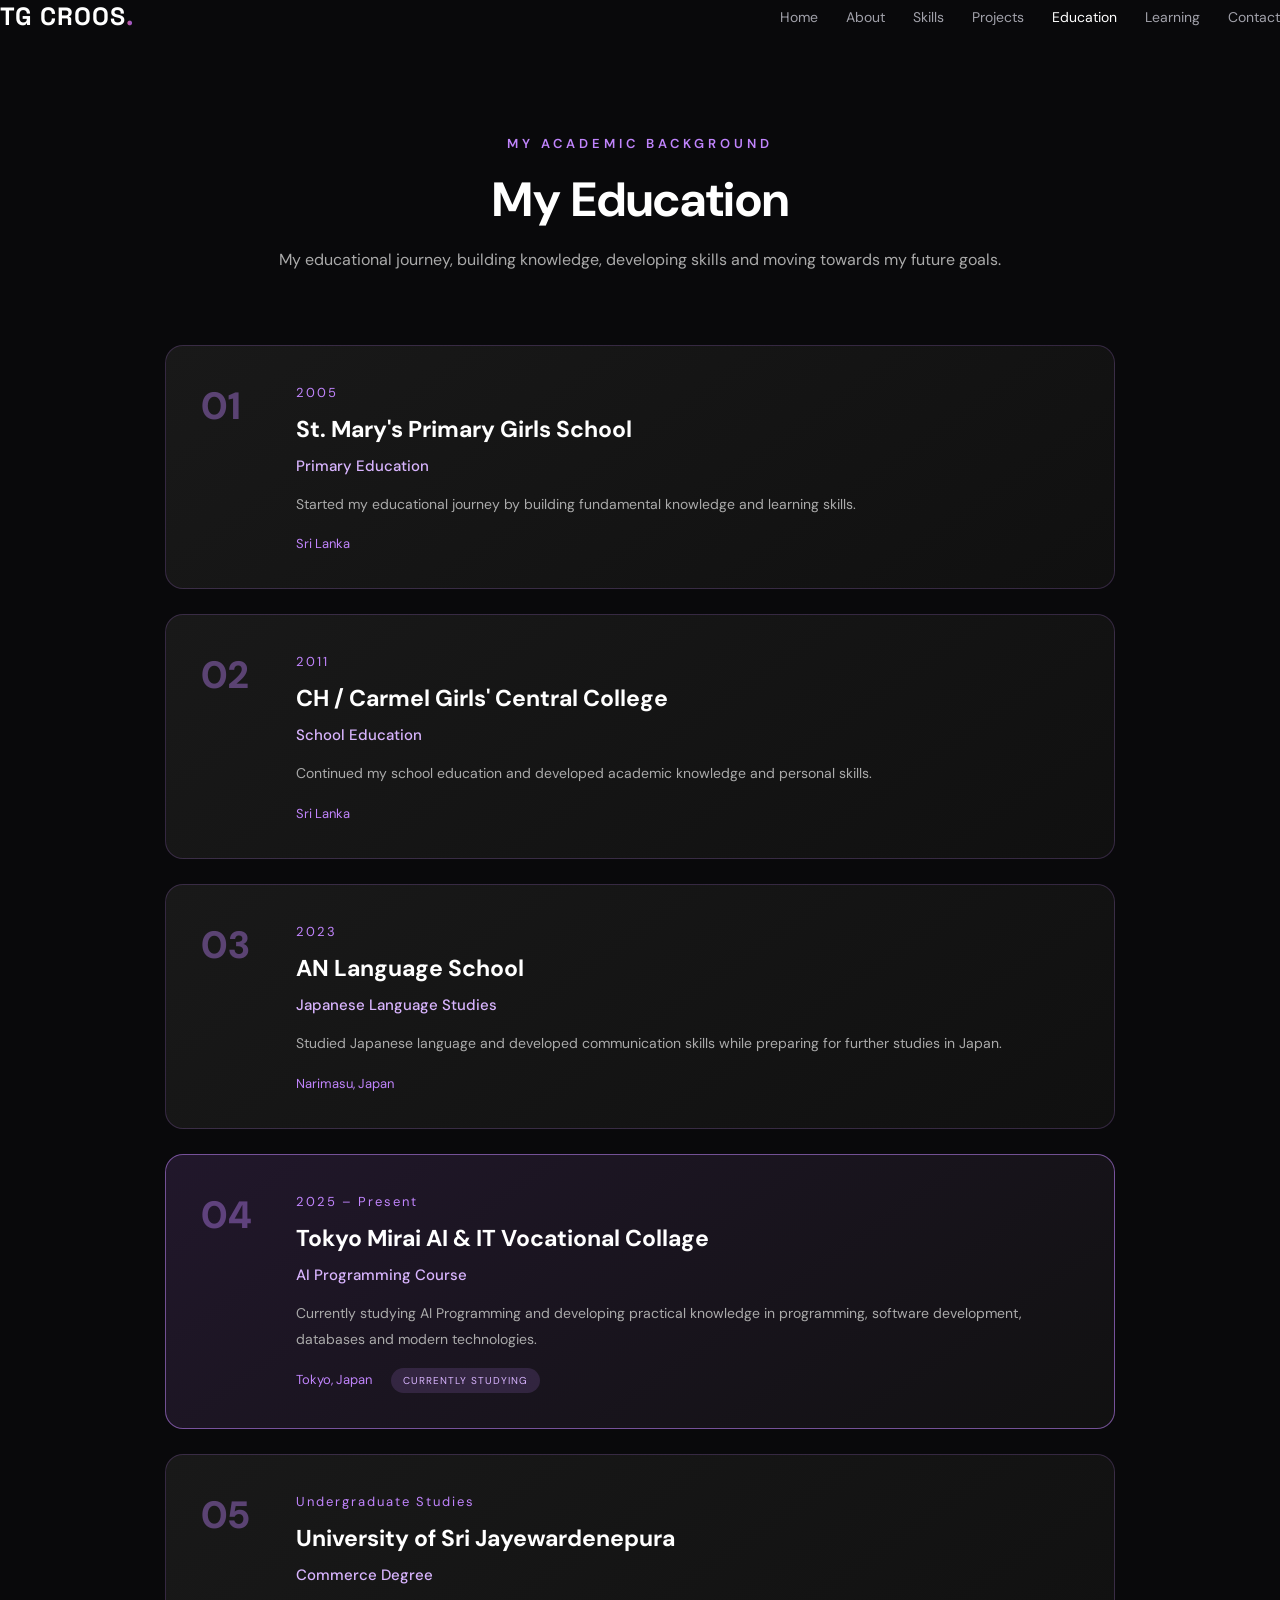
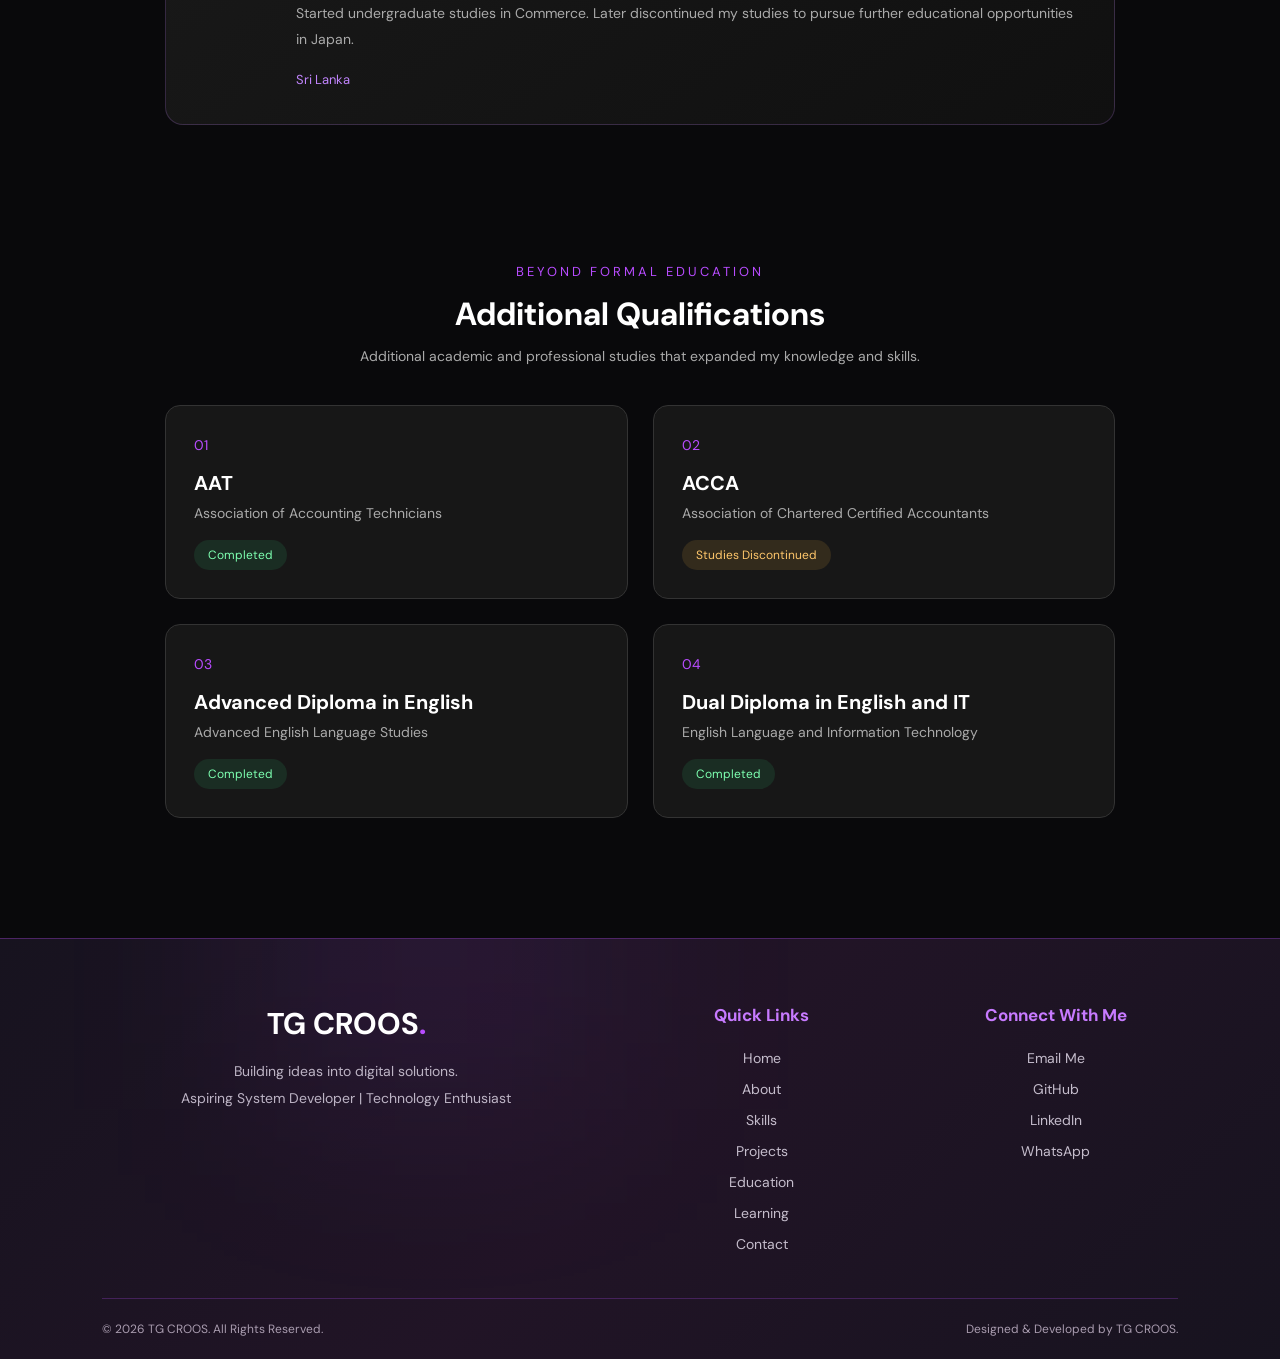
==== education.html @ 1e6d4b97 "Add files via upload" ====
<!DOCTYPE html>
<html lang="en">
<head>
    <meta charset="UTF-8">
    <meta name="viewport" content="width=device-width, initial-scale=1.0">
    <title>Education | TG CROOS</title>
    <link rel="stylesheet" href="style.css">
</head>
<body>

    <header>
        <nav class="navbar">
            <a href="index.html" class="logo">TG CROOS<span>.</span></a>

            <ul class="nav-links">
                <li><a href="index.html">Home</a></li>
                <li><a href="about.html">About</a></li>
                <li><a href="skills.html">Skills</a></li>
                <li><a href="projects.html">Projects</a></li>
                <li><a href="education.html" class="active">Education</a></li>
                <li><a href="learning.html">Learning</a></li>
                <li><a href="contact.html">Contact</a></li>
            </ul>
        </nav>
    </header>

    <main class="education-section">

        <div class="education-heading">
            <span>MY ACADEMIC BACKGROUND</span>
            <h1>My Education</h1>
            <p>
                My educational journey, building knowledge,
                developing skills and moving towards my future goals.
            </p>
        </div>

        <div class="education-timeline">

            <article class="education-card">
                <div class="education-number">01</div>
                <div class="education-info">
                    <span class="education-period">2005</span>
                    <h2>St. Mary's Primary Girls School</h2>
                    <h3>Primary Education</h3>
                    <p>
                        Started my educational journey by building
                        fundamental knowledge and learning skills.
                    </p>
                    <span class="education-location">Sri Lanka</span>
                </div>
            </article>

            <article class="education-card">
                <div class="education-number">02</div>
                <div class="education-info">
                    <span class="education-period">2011</span>
                    <h2>CH / Carmel Girls' Central College</h2>
                    <h3>School Education</h3>
                    <p>
                        Continued my school education and developed
                        academic knowledge and personal skills.
                    </p>
                    <span class="education-location">Sri Lanka</span>
                </div>
            </article>

            <article class="education-card">
                <div class="education-number">03</div>
                <div class="education-info">
                    <span class="education-period">2023</span>
                    <h2>AN Language School</h2>
                    <h3>Japanese Language Studies</h3>
                    <p>
                        Studied Japanese language and developed
                        communication skills while preparing for
                        further studies in Japan.
                    </p>
                    <span class="education-location">Narimasu, Japan</span>
                </div>
            </article>

            <article class="education-card current-education">
                <div class="education-number">04</div>
                <div class="education-info">
                    <span class="education-period">2025 – Present</span>
                    <h2>Tokyo Mirai AI & IT Vocational Collage</h2>
                    <h3>AI Programming Course</h3>
                    <p>
                        Currently studying AI Programming and developing
                        practical knowledge in programming, software
                        development, databases and modern technologies.
                    </p>
                    <span class="education-location">Tokyo, Japan</span>
                    <span class="current-badge">CURRENTLY STUDYING</span>
                </div>
            </article>
         <article class="education-card">
    <div class="education-number">05</div>

    <div class="education-info">
        <span class="education-period">Undergraduate Studies</span>
        <h2>University of Sri Jayewardenepura</h2>
        <h3>Commerce Degree</h3>
        <p>
            Started undergraduate studies in Commerce.
            Later discontinued my studies to pursue further
            educational opportunities in Japan.
        </p>
        <span class="education-location">Sri Lanka</span>
    </div>
</article>
<!-- Additional Qualifications -->

<section class="qualifications-section">

    <div class="qualifications-heading">
        <span>BEYOND FORMAL EDUCATION</span>
        <h2>Additional Qualifications</h2>
        <p>Additional academic and professional studies that expanded my knowledge and skills.</p>
    </div>

    <div class="qualifications-grid">

        <div class="qualification-card">
            <span class="qualification-number">01</span>
            <h3>AAT</h3>
            <p>Association of Accounting Technicians</p>
            <span class="qualification-status completed">Completed</span>
        </div>

        <div class="qualification-card">
            <span class="qualification-number">02</span>
            <h3>ACCA</h3>
            <p>Association of Chartered Certified Accountants</p>
            <span class="qualification-status discontinued">Studies Discontinued</span>
        </div>

        <div class="qualification-card">
            <span class="qualification-number">03</span>
            <h3>Advanced Diploma in English</h3>
            <p>Advanced English Language Studies</p>
            <span class="qualification-status completed">Completed</span>
        </div>

        <div class="qualification-card">
            <span class="qualification-number">04</span>
            <h3>Dual Diploma in English and IT</h3>
            <p>English Language and Information Technology</p>
            <span class="qualification-status completed">Completed</span>
        </div>

    </div>

</section>
        </div>

    </main>

    <footer class="footer">
    <div class="footer-container">

        <div class="footer-brand">
            <h2>TG CROOS<span>.</span></h2>
            <p>Building ideas into digital solutions.</p>
            <p>Aspiring System Developer | Technology Enthusiast</p>
        </div>

        <div class="footer-links">
            <h3>Quick Links</h3>
            <a href="index.html">Home</a>
            <a href="about.html">About</a>
            <a href="skills.html">Skills</a>
            <a href="projects.html">Projects</a>
            <a href="education.html">Education</a>
            <a href="learning.html">Learning</a>
            <a href="contact.html">Contact</a>
        </div>

        <div class="footer-contact">
            <h3>Connect With Me</h3>
            <a href="mailto:tgimhani88@gmail.com">Email Me</a>
            <a href="https://github.com/P2A-THARUSHIKA" target="_blank">GitHub</a>
            <a href="https://www.linkedin.com/in/tharushika-gimhani-279110413/" target="_blank">LinkedIn</a>
            <a href="https://wa.me/819098455620" target="_blank">WhatsApp</a>
        </div>

    </div>

    <div class="footer-bottom">
        <p>© 2026 TG CROOS. All Rights Reserved.</p>
        <p>Designed & Developed by TG CROOS.</p>
    </div>
</footer>

</body>
</html>
---- style.css ----
/* =========================
   TG CROOS - PREMIUM THEME
========================= */

@import url('https://fonts.googleapis.com/css2?family=DM+Sans:wght@400;500;600;700&family=Space+Grotesk:wght@400;500;600;700&display=swap');

* {
    margin: 0;
    padding: 0;
    box-sizing: border-box;
    scroll-behavior: smooth;
}

:root {
    --bg: #09090b;
    --card: #121216;
    --text: #f5f5f5;
    --muted: #a1a1aa;
    --accent: #d45b91;
    --purple: #8155d9;
    --border: rgba(255,255,255,0.1);
}

body {
    font-family: 'DM Sans', sans-serif;
    background: var(--bg);
    color: var(--text);
    overflow-x: hidden;
}

/* NAVIGATION */

.header {
    width: 100%;
    padding: 25px 8%;
    position: relative;
    z-index: 10;
    background: rgba(9,9,11,0.9);
    border-bottom: 1px solid var(--border);
}

.navbar {
    display: flex;
    justify-content: space-between;
    align-items: center;
    gap: 30px;
}

.logo {
    font-family: 'Space Grotesk', sans-serif;
    font-size: 25px;
    font-weight: 700;
    color: white;
    text-decoration: none;
    letter-spacing: 1px;
    white-space: nowrap;
}

.logo span {
    background: linear-gradient(90deg, var(--accent), var(--purple));
    -webkit-background-clip: text;
    color: transparent;
}

.nav-links {
    display: flex;
    align-items: center;
    list-style: none;
    gap: 28px;
}

.nav-links a {
    color: var(--muted);
    text-decoration: none;
    font-size: 14px;
    transition: 0.3s;
}

.nav-links a:hover,
.nav-links a.active {
    color: white;
}

/* HERO SECTION */

.hero {
    min-height: 85vh;
    display: flex;
    justify-content: space-between;
    align-items: center;
    padding: 80px 12%;
    gap: 70px;
    position: relative;
    overflow: hidden;
}

.hero::before {
    content: "";
    position: absolute;
    width: 450px;
    height: 450px;
    background: rgba(129,85,217,0.12);
    filter: blur(120px);
    top: 10%;
    left: -10%;
    border-radius: 50%;
    pointer-events: none;
}

.hero-content {
    max-width: 650px;
    position: relative;
    z-index: 2;
    animation: fadeUp 1s ease;
}

.hero-label {
    color: var(--accent);
    font-size: 12px;
    letter-spacing: 4px;
    margin-bottom: 25px;
    font-weight: 700;
}

.hero h1 {
    font-family: 'Space Grotesk', sans-serif;
    font-size: clamp(50px, 6vw, 85px);
    line-height: 1.1;
    margin-bottom: 20px;
}

.hero h1 span {
    background: linear-gradient(90deg, #e16b9e, #9569e9);
    -webkit-background-clip: text;
    color: transparent;
}

.hero h2 {
    color: #d4d4d8;
    font-size: 25px;
    font-weight: 500;
    margin-bottom: 25px;
}

.hero-description {
    color: var(--muted);
    line-height: 1.9;
    font-size: 16px;
    max-width: 550px;
    margin-bottom: 35px;
}

/* BUTTONS */

.hero-buttons {
    display: flex;
    gap: 18px;
    flex-wrap: wrap;
}

.btn {
    display: inline-block;
    padding: 15px 28px;
    border-radius: 8px;
    text-decoration: none;
    font-weight: 600;
    font-size: 14px;
    transition: 0.3s;
}

.primary-btn {
    color: white;
    background: linear-gradient(90deg, #bd477e, #7750c5);
}

.secondary-btn {
    color: white;
    border: 1px solid var(--border);
    background: #151519;
}

.btn:hover {
    transform: translateY(-5px);
    box-shadow: 0 10px 30px rgba(190,70,140,0.2);
}

/* STATUS */

.hero-status {
    display: flex;
    align-items: center;
    gap: 10px;
    color: var(--muted);
    font-size: 13px;
    margin-top: 35px;
}

.status-dot {
    width: 9px;
    height: 9px;
    border-radius: 50%;
    background: #55d98b;
    box-shadow: 0 0 12px #55d98b;
}

/* PROFILE IMAGE */

.hero-image {
    position: relative;
    flex-shrink: 0;
    animation: fadeUp 1.3s ease;
}

.image-frame {
    width: 340px;
    height: 420px;
    padding: 4px;
    border-radius: 22px;
    background: linear-gradient(135deg, #e16b9e, #7750c5);
    box-shadow: 0 0 60px rgba(129,85,217,0.2);
    position: relative;
    z-index: 2;
}

.image-frame img {
    width: 100%;
    height: 100%;
    object-fit: cover;
    border-radius: 19px;
    display: block;
}

.image-decoration {
    position: absolute;
    width: 100%;
    height: 100%;
    border: 1px solid rgba(255,255,255,0.15);
    border-radius: 22px;
    top: 20px;
    left: 20px;
    z-index: 1;
}

/* FOOTER */

footer {
    text-align: center;
    padding: 25px;
    border-top: 1px solid var(--border);
    color: var(--muted);
    font-size: 13px;
}

/* ANIMATIONS */

@keyframes fadeUp {
    from {
        opacity: 0;
        transform: translateY(30px);
    }

    to {
        opacity: 1;
        transform: translateY(0);
    }
}

/* RESPONSIVE */

@media (max-width: 1050px) {

    .navbar {
        flex-direction: column;
    }

    .nav-links {
        flex-wrap: wrap;
        justify-content: center;
    }

    .hero {
        padding: 70px 7%;
    }

}

@media (max-width: 768px) {

    .hero {
        flex-direction: column-reverse;
        text-align: center;
        padding: 60px 7%;
        gap: 50px;
    }

    .hero-image {
        margin-right: 15px;
    }

    .image-frame {
        width: 250px;
        height: 310px;
    }

    .hero-description {
        margin-left: auto;
        margin-right: auto;
    }

    .hero-buttons {
        justify-content: center;
    }

    .hero-status {
        justify-content: center;
    }

    .hero h1 {
        font-size: 48px;
    }

    .nav-links {
        gap: 15px;
    }

}

/* 3D FLIP SERVICE CARDS */

.service-card {
    height: 260px;
    perspective: 1000px;
    cursor: pointer;
}

.service-card-inner {
    width: 100%;
    height: 100%;
    position: relative;
    transform-style: preserve-3d;
    transition: transform 0.8s ease;
}

.service-card:hover .service-card-inner {
    transform: rotateY(180deg);
}

.service-front,
.service-back {
    position: absolute;
    inset: 0;
    padding: 45px;
    border-radius: 16px;
    border: 1px solid rgba(255,255,255,0.12);
    background: linear-gradient(145deg, #19191f, #101014);
    backface-visibility: hidden;
    -webkit-backface-visibility: hidden;
    display: flex;
    flex-direction: column;
    justify-content: center;
}

.service-front {
    background: linear-gradient(145deg, #19191f, #101014);
}

.service-front h3,
.service-back h3 {
    font-family: 'Space Grotesk', sans-serif;
    font-size: 50px;
    font-weight: 700;
    margin-top: 20px;
    line-height: 1.3;
}

.service-number {
    color: #d45b91;
    letter-spacing: 3px;
}

.flip-hint {
    color: #9569e9;
    font-size: 12px;
    margin-top: 25px;
}

.service-back {
    transform: rotateY(180deg);
    background: linear-gradient(135deg, #351b32, #211b3d);
    border-color: #9569e9;
}

.service-back h3 {
    color: #ffffff;
    margin-top: 0;
    margin-bottom: 15px;
}

.service-back p {
    color: #d1cbd9;
    line-height: 1.8;
    font-size: 14px;
}

.service-card:hover .service-front,
.service-card:hover .service-back {
    border-color: #d45b91;
}

@media (max-width: 768px) {
    .service-card {
        height: 250px;
    }
}

@media (hover: none) {
    .service-card:active .service-card-inner {
        transform: rotateY(180deg);
    }
}

.section-heading h2 {
    font-family: 'Space Grotesk', sans-serif;
    font-size: 60px;
    margin: 15px 0;
}

.services-container {
    display: grid;
    grid-template-columns: repeat(2, minmax(0, 1fr));
    gap: 30px;
    max-width: 1100px;
    margin: 0 auto;
}
.service-front {
    display: flex;
    flex-direction: column;
    justify-content: center;
    align-items: flex-start;
    position: absolute;
    inset: 0;
    padding: 35px;
    z-index: 2;
    visibility: visible;
}

.service-front h3 {
    color: #ffffff;
    font-size: 28px;
    font-weight: 700;
    line-height: 1.3;
    margin: 20px 0;
}

/* Service Card Back Content */

.service-card {
    height: 340px;
}

.service-back {
    padding: 25px;
    overflow: hidden;
}

.service-back h3 {
    font-size: 21px;
    font-weight: 700;
    margin: 0 0 12px;
    line-height: 1.3;
}

.service-back p {
    font-size: 13px;
    line-height: 1.5;
    margin-bottom: 12px;
}

.service-points {
    padding-left: 18px;
    margin: 0;
}

.service-points li {
    font-size: 12px;
    line-height: 1.5;
    margin-bottom: 5px;
}

@media (max-width: 768px) {
    .service-card {
        height: 340px;
    }
}
.section-heading {
    max-width: 900px;
    width: 90%;
    margin-left: auto;
    margin-right: auto;
    padding: 0 25px;
    box-sizing: border-box;
}

.section-heading > p {
    line-height: 1.7;
    padding: 0 15px;
}

.section-heading {
    max-width: 1100px;
    width: 100%;
    padding: 0 10px;
    margin: 0 auto 70px;
    box-sizing: border-box;
}

.section-heading > p {
    margin-bottom: 25px;
    line-height: 1.8;
}

/* ABOUT PAGE */

.about-section {
    padding: 100px 10%;
    min-height: 80vh;
}

.about-content {
    display: grid;
    grid-template-columns: 1.2fr 1fr;
    gap: 50px;
    align-items: center;
    max-width: 1100px;
    margin: 60px auto 0;
}

.about-text h3 {
    font-size: 32px;
    font-weight: 700;
    margin-bottom: 25px;
}

.about-text h3 span {
    background: linear-gradient(90deg, #d45b91, #9569e9);
    -webkit-background-clip: text;
    color: transparent;
}

.about-text p {
    color: var(--muted);
    font-size: 15px;
    line-height: 1.9;
    margin-bottom: 18px;
}

.about-highlight {
    display: grid;
    gap: 20px;
}

.highlight-card {
    padding: 25px;
    background: linear-gradient(145deg, #19191f, #101014);
    border: 1px solid rgba(255,255,255,0.1);
    border-radius: 15px;
    transition: 0.3s;
}

.highlight-card:hover {
    transform: translateX(8px);
    border-color: #d45b91;
}

.highlight-card span {
    color: #d45b91;
    font-size: 14px;
    letter-spacing: 3px;
}

.highlight-card h3 {
    font-size: 21px;
    margin: 12px 0;
}

.highlight-card p {
    color: var(--muted);
    font-size: 14px;
    line-height: 1.7;
}

@media (max-width: 768px) {
    .about-content {
        grid-template-columns: 1fr;
    }

    .about-section {
        padding: 70px 6%;
    }
}
/* ABOUT PROFILE IMAGE */

.about-photo {
    display: flex;
    justify-content: center;
    align-items: center;
}

.about-image-frame {
    width: 350px;
    height: 430px;
    border-radius: 25px;
    overflow: hidden;
    border: 2px solid rgba(212, 91, 145, 0.6);
    box-shadow: 0 0 40px rgba(129, 85, 217, 0.2);
}

.about-image-frame img {
    width: 100%;
    height: 100%;
    object-fit: cover;
    object-position: center;
}
/* MY JOURNEY SECTION */

.journey-section {
    padding: 100px 10%;
    background: #0e0e12;
}

.journey-content {
    max-width: 1000px;
    margin: 60px auto 0;
    display: grid;
    grid-template-columns: repeat(2, 1fr);
    gap: 25px;
}

.journey-card {
    padding: 35px;
    background: linear-gradient(145deg, #19191f, #101014);
    border: 1px solid rgba(255,255,255,0.1);
    border-radius: 18px;
    transition: 0.4s ease;
}

.journey-card:hover {
    transform: translateY(-8px);
    border-color: #d45b91;
    box-shadow: 0 15px 40px rgba(129,85,217,0.15);
}

.journey-card span {
    color: #d45b91;
    font-size: 14px;
    letter-spacing: 3px;
    font-weight: 700;
}

.journey-card h3 {
    font-size: 22px;
    margin: 20px 0 15px;
    color: #ffffff;
}

.journey-card p {
    color: var(--muted);
    font-size: 14px;
    line-height: 1.9;
}

@media (max-width: 768px) {
    .journey-content {
        grid-template-columns: 1fr;
    }

    .journey-section {
        padding: 70px 6%;
    }
}
/* ABOUT HIGHLIGHT CARDS */

.about-highlight {
    display: flex;
    flex-direction: column;
    gap: 22px;
    width: 100%;
}

.highlight-card {
    position: relative;
    width: 100%;
    box-sizing: border-box;
    overflow: hidden;
    padding: 30px;
    border-radius: 18px;
    background: linear-gradient(145deg, #19191f, #101014);
    border: 1px solid rgba(255,255,255,0.1);
    transition: 0.4s ease;
}

/* Spotlight Effect */

.highlight-card::before {
    content: "";
    position: absolute;
    top: -100px;
    left: 50%;
    transform: translateX(-50%);
    width: 250px;
    height: 180px;
    background: radial-gradient(
        ellipse,
        rgba(212, 91, 145, 0.25),
        transparent 70%
    );
    opacity: 0;
    transition: opacity 0.4s ease;
    pointer-events: none;
}

.highlight-card:hover::before {
    opacity: 1;
}

.highlight-card:hover {
    transform: translateY(-5px);
    border-color: #d45b91;
    box-shadow: 0 10px 35px rgba(129, 85, 217, 0.15);
}

/* =================================
   TG CROOS PARTICLE ANIMATION
================================= */

.croos-animation {
    position: relative;
    width: 100%;
    height: 430px;
    margin: 50px auto;
    overflow: hidden;
    background: radial-gradient(
        ellipse at center,
        rgba(100, 35, 150, 0.12),
        transparent 70%
    );
}

#croosCanvas {
    display: block;
    width: 100%;
    height: 100%;
}
/* =====================================
   ABOUT PAGE - TWO COLUMN LAYOUT
===================================== */

.about-content {
    display: grid;
    grid-template-columns: 1.1fr 0.9fr;
    gap: 55px;
    align-items: start;
    max-width: 1200px;
    margin: 60px auto 0;
}

/* LEFT SIDE */

.about-left {
    display: flex;
    flex-direction: column;
    gap: 35px;
    width: 100%;
}

.about-text {
    width: 100%;
}

.about-highlight {
    display: flex;
    flex-direction: column;
    gap: 22px;
    width: 100%;
}

.highlight-card {
    width: 100%;
    box-sizing: border-box;
}

/* RIGHT SIDE */

.about-right {
    display: flex;
    flex-direction: column;
    align-items: center;
    width: 100%;
    gap: 25px;
}

.about-photo {
    width: 100%;
    display: flex;
    justify-content: center;
}

.about-image-frame {
    width: 100%;
    max-width: 420px;
    overflow: hidden;
}

.about-image-frame img {
    width: 100%;
    display: block;
    object-fit: cover;
}

/* PARTICLE ANIMATION */

.croos-animation {
    position: relative;
    width: 100%;
    height: 360px;
    margin: 0;
    overflow: hidden;
    background: radial-gradient(
        ellipse at center,
        rgba(130, 45, 190, 0.15),
        transparent 70%
    );
}

#croosCanvas {
    display: block;
    width: 100%;
    height: 100%;
}

/* RESPONSIVE */

@media (max-width: 900px) {

    .about-content {
        grid-template-columns: 1fr;
        gap: 45px;
    }

    .about-right {
        max-width: 550px;
        margin: 0 auto;
    }

}

/* =====================================
   SKILLS PAGE
===================================== */

.skills-section {
    padding: 100px 8%;
    min-height: 100vh;
}

/* SKILLS GRID */

.skills-grid {
    max-width: 1150px;
    margin: 65px auto 100px;
    display: grid;
    grid-template-columns: repeat(2, 1fr);
    gap: 28px;
}

/* SKILL CARDS */

.skill-card {
    position: relative;
    padding: 38px;
    min-height: 250px;
    background: linear-gradient(145deg, #19191f, #101014);
    border: 1px solid rgba(255,255,255,0.09);
    border-radius: 18px;
    overflow: hidden;
    transition: 0.4s ease;
}

.skill-card::before {
    content: "";
    position: absolute;
    width: 180px;
    height: 180px;
    top: -100px;
    right: -80px;
    background: radial-gradient(
        circle,
        rgba(160, 65, 255, 0.25),
        transparent 70%
    );
    transition: 0.4s ease;
}

.skill-card:hover {
    transform: translateY(-10px);
    border-color: rgba(190, 90, 255, 0.6);
    box-shadow: 0 15px 40px rgba(130, 45, 190, 0.15);
}

.skill-card:hover::before {
    transform: scale(1.8);
}

.skill-number {
    color: #b66aff;
    font-size: 14px;
    font-weight: bold;
}

.skill-card h3 {
    color: #ffffff;
    font-size: 25px;
    margin: 22px 0;
}

.skill-card p {
    color: #aaa;
    line-height: 1.8;
    font-size: 14px;
}

/* SKILL TAGS */

.skill-list {
    display: flex;
    flex-wrap: wrap;
    gap: 10px;
    margin-bottom: 22px;
}

.skill-list span {
    padding: 8px 15px;
    border: 1px solid rgba(180, 100, 255, 0.3);
    border-radius: 30px;
    color: #d7b5ff;
    background: rgba(150, 70, 220, 0.08);
    font-size: 13px;
    transition: 0.3s;
}

.skill-list span:hover {
    background: rgba(150, 70, 220, 0.25);
    border-color: #b66aff;
    transform: translateY(-3px);
}

/* CURRENTLY LEARNING */

.learning-section {
    max-width: 1150px;
    margin: 0 auto;
}

.learning-cards {
    display: grid;
    grid-template-columns: repeat(3, 1fr);
    gap: 25px;
    margin-top: 50px;
}

.learning-card {
    position: relative;
    padding: 30px;
    min-height: 190px;
    background: linear-gradient(145deg, #19191f, #101014);
    border: 1px solid rgba(255,255,255,0.09);
    border-radius: 16px;
    transition: 0.4s ease;
}

.learning-card:hover {
    transform: translateY(-8px);
    border-color: #b66aff;
    box-shadow: 0 12px 35px rgba(150, 60, 220, 0.15);
}

.learning-card > span {
    color: #b66aff;
    font-size: 13px;
}

.learning-card h3 {
    color: white;
    font-size: 23px;
    margin: 20px 0 12px;
}

.learning-card p {
    color: #aaa;
    font-size: 14px;
    line-height: 1.7;
}

.learning-card small {
    display: inline-block;
    margin-top: 18px;
    color: #bd85ff;
    letter-spacing: 2px;
    font-size: 10px;
}

/* RESPONSIVE */

@media (max-width: 850px) {

    .skills-grid {
        grid-template-columns: 1fr;
    }

    .learning-cards {
        grid-template-columns: 1fr;
    }

}

@media (max-width: 500px) {

    .skills-section {
        padding: 70px 5%;
    }

    .skill-card {
        padding: 25px;
    }

    .skill-card h3 {
        font-size: 21px;
    }

}

/* PROJECTS PAGE */

.projects-section {
    max-width: 1200px;
    margin: 100px auto 80px;
    padding: 0 25px;
}

.projects-heading {
    text-align: center;
    margin-bottom: 65px;
}

.projects-heading span {
    color: #c084fc;
    letter-spacing: 4px;
    font-size: 13px;
    font-weight: 600;
}

.projects-heading h1 {
    font-size: 48px;
    margin: 15px 0;
    color: #fff;
}

.projects-heading p {
    color: #aaa;
    font-size: 16px;
    line-height: 1.8;
}

.projects-grid {
    display: grid;
    grid-template-columns: repeat(2, 1fr);
    gap: 28px;
}

.project-card {
    position: relative;
    padding: 35px;
    background: linear-gradient(145deg, #191919, #101010);
    border: 1px solid rgba(192, 132, 252, 0.2);
    border-radius: 18px;
    transition: 0.4s ease;
    overflow: hidden;
}

.project-card:hover {
    transform: translateY(-8px);
    border-color: #c084fc;
    box-shadow: 0 15px 35px rgba(150, 60, 220, 0.15);
}

.project-number {
    font-size: 42px;
    font-weight: 800;
    color: rgba(192, 132, 252, 0.25);
    margin-bottom: 20px;
}

.project-type {
    color: #c084fc;
    font-size: 11px;
    letter-spacing: 2px;
    font-weight: 600;
}

.project-content h2 {
    color: #fff;
    font-size: 25px;
    margin: 15px 0;
}

.project-content p {
    color: #aaa;
    font-size: 14px;
    line-height: 1.9;
    margin-bottom: 25px;
}

.project-tech {
    display: flex;
    flex-wrap: wrap;
    gap: 9px;
}

.project-tech span {
    padding: 7px 13px;
    background: rgba(192, 132, 252, 0.1);
    border: 1px solid rgba(192, 132, 252, 0.2);
    border-radius: 20px;
    color: #d8b4fe;
    font-size: 12px;
}

.project-status {
    margin-top: 25px;
    padding-top: 18px;
    border-top: 1px solid #333;
    color: #c084fc;
    font-size: 12px;
    letter-spacing: 1px;
}

@media (max-width: 768px) {
    .projects-grid {
        grid-template-columns: 1fr;
    }

    .projects-heading h1 {
        font-size: 36px;
    }
}
/* EDUCATION PAGE */

.education-section {
    max-width: 1000px;
    margin: 100px auto 80px;
    padding: 0 25px;
}

.education-heading {
    text-align: center;
    margin-bottom: 70px;
}

.education-heading span {
    color: #c084fc;
    font-size: 13px;
    letter-spacing: 4px;
    font-weight: 600;
}

.education-heading h1 {
    color: #fff;
    font-size: 48px;
    margin: 15px 0;
}

.education-heading p {
    color: #aaa;
    line-height: 1.8;
}

.education-timeline {
    display: flex;
    flex-direction: column;
    gap: 25px;
}

.education-card {
    display: flex;
    gap: 30px;
    padding: 35px;
    background: linear-gradient(145deg, #191919, #101010);
    border: 1px solid rgba(192, 132, 252, 0.2);
    border-radius: 18px;
    transition: 0.4s ease;
}

.education-card:hover {
    transform: translateX(8px);
    border-color: #c084fc;
    box-shadow: 0 12px 30px rgba(150, 60, 220, 0.13);
}

.education-number {
    font-size: 38px;
    font-weight: 800;
    color: rgba(192, 132, 252, 0.4);
    min-width: 65px;
}

.education-period {
    color: #c084fc;
    font-size: 13px;
    letter-spacing: 2px;
}

.education-info h2 {
    color: #fff;
    font-size: 23px;
    margin: 12px 0;
}

.education-info h3 {
    color: #d8b4fe;
    font-size: 15px;
    font-weight: 500;
    margin-bottom: 15px;
}

.education-info p {
    color: #aaa;
    font-size: 14px;
    line-height: 1.9;
}

.education-location {
    display: inline-block;
    margin-top: 18px;
    color: #c084fc;
    font-size: 13px;
}

.current-education {
    border-color: rgba(192, 132, 252, 0.55);
    background: linear-gradient(145deg, #21172b, #111);
}

.current-badge {
    display: inline-block;
    margin-left: 15px;
    padding: 6px 12px;
    border-radius: 20px;
    background: rgba(192, 132, 252, 0.15);
    color: #d8b4fe;
    font-size: 10px;
    letter-spacing: 1px;
}

@media (max-width: 600px) {
    .education-heading h1 {
        font-size: 36px;
    }

    .education-card {
        padding: 22px;
        gap: 15px;
    }

    .education-number {
        font-size: 27px;
        min-width: 40px;
    }

    .education-info h2 {
        font-size: 19px;
    }

    .current-badge {
        margin: 12px 0 0;
    }
}
/* Additional Qualifications */

.qualifications-section {
    width: 100%;
    margin-top: 70px;
    padding: 40px 0;
}

.qualifications-heading {
    text-align: center;
    margin-bottom: 40px;
}

.qualifications-heading span {
    color: #b84cff;
    font-size: 13px;
    letter-spacing: 3px;
}

.qualifications-heading h2 {
    font-size: 32px;
    margin: 12px 0;
    color: #ffffff;
}

.qualifications-heading p {
    color: #aaa;
    font-size: 14px;
}

.qualifications-grid {
    display: grid;
    grid-template-columns: repeat(2, 1fr);
    gap: 25px;
}

.qualification-card {
    background: #171717;
    border: 1px solid #333;
    border-radius: 15px;
    padding: 28px;
    transition: 0.3s ease;
}

.qualification-card:hover {
    transform: translateY(-7px);
    border-color: #b84cff;
    box-shadow: 0 8px 25px rgba(184, 76, 255, 0.15);
}

.qualification-number {
    color: #b84cff;
    font-size: 14px;
}

.qualification-card h3 {
    color: #fff;
    font-size: 20px;
    margin: 15px 0 8px;
}

.qualification-card p {
    color: #aaa;
    font-size: 14px;
}

.qualification-status {
    display: inline-block;
    margin-top: 18px;
    padding: 7px 14px;
    border-radius: 20px;
    font-size: 12px;
}

.qualification-status.completed {
    color: #7dffb0;
    background: rgba(50, 200, 120, 0.12);
}

.qualification-status.discontinued {
    color: #ffc76b;
    background: rgba(255, 190, 70, 0.12);
}

@media (max-width: 768px) {
    .qualifications-grid {
        grid-template-columns: 1fr;
    }
}

/* Learning Page */

.learning-section {
    width: 85%;
    max-width: 1200px;
    margin: 100px auto;
}

.learning-heading {
    text-align: center;
    margin-bottom: 55px;
}

.learning-heading span {
    color: #b84cff;
    font-size: 13px;
    letter-spacing: 3px;
}

.learning-heading h1 {
    color: #fff;
    font-size: 42px;
    margin: 15px 0;
}

.learning-heading p {
    color: #aaa;
    font-size: 15px;
}

.learning-grid {
    display: grid;
    grid-template-columns: repeat(2, 1fr);
    gap: 25px;
}

.learning-card {
    background: #171717;
    border: 1px solid #333;
    border-radius: 15px;
    padding: 30px;
    transition: 0.3s ease;
}

.learning-card:hover {
    transform: translateY(-7px);
    border-color: #b84cff;
    box-shadow: 0 8px 25px rgba(184, 76, 255, 0.15);
}

.learning-number {
    color: #b84cff;
    font-size: 14px;
}

.learning-card h2 {
    color: #fff;
    font-size: 22px;
    margin: 18px 0 12px;
}

.learning-card p {
    color: #aaa;
    font-size: 14px;
    line-height: 1.7;
}

.learning-status {
    display: inline-block;
    margin-top: 20px;
    padding: 8px 15px;
    border-radius: 20px;
    color: #7dffb0;
    background: rgba(50, 200, 120, 0.12);
    font-size: 12px;
}

@media (max-width: 768px) {
    .learning-grid {
        grid-template-columns: 1fr;
    }

    .learning-heading h1 {
        font-size: 32px;
    }
}
/* Learning Card Points */

.learning-card ul {
    list-style: none;
    margin-top: 20px;
    padding: 0;
}

.learning-card ul li {
    color: #c5c5c5;
    font-size: 14px;
    padding: 9px 0 9px 22px;
    position: relative;
    border-bottom: 1px solid #292929;
}

.learning-card ul li::before {
    content: "▹";
    color: #b84cff;
    position: absolute;
    left: 0;
    font-size: 17px;
}

.learning-card ul li:last-child {
    border-bottom: none;
}

.learning-card ul li:hover {
    color: #ffffff;
    transform: translateX(5px);
    transition: 0.3s;
}

/* Contact Page */

.contact-section {
    width: 85%;
    max-width: 1200px;
    margin: 100px auto;
}

.contact-heading {
    text-align: center;
    margin-bottom: 55px;
}

.contact-heading span {
    color: #b84cff;
    font-size: 13px;
    letter-spacing: 3px;
}

.contact-heading h1 {
    color: #fff;
    font-size: 42px;
    margin: 15px 0;
}

.contact-heading p {
    color: #aaa;
    font-size: 15px;
}

.contact-container {
    display: grid;
    grid-template-columns: 1fr 1.2fr;
    gap: 35px;
}

.contact-info,
.contact-form {
    background: #171717;
    border: 1px solid #333;
    border-radius: 18px;
    padding: 35px;
}

.contact-info h2,
.contact-form h2 {
    color: #fff;
    font-size: 24px;
    margin-bottom: 20px;
}

.contact-info > p {
    color: #aaa;
    line-height: 1.8;
    margin-bottom: 30px;
}

.contact-item {
    margin-bottom: 25px;
}

.contact-item span {
    display: block;
    color: #b84cff;
    font-size: 13px;
    margin-bottom: 8px;
}

.contact-item a,
.contact-item p {
    color: #ddd;
    text-decoration: none;
    font-size: 15px;
}

.contact-item a:hover {
    color: #b84cff;
}

.contact-form form {
    display: flex;
    flex-direction: column;
    gap: 18px;
}

.contact-form input,
.contact-form textarea {
    width: 100%;
    padding: 15px;
    background: #222;
    border: 1px solid #383838;
    border-radius: 8px;
    color: #fff;
    font-size: 14px;
    outline: none;
}

.contact-form input:focus,
.contact-form textarea:focus {
    border-color: #b84cff;
}

.contact-form textarea {
    resize: vertical;
}

.contact-form button {
    padding: 14px;
    background: linear-gradient(90deg, #b84cff, #713cff);
    border: none;
    border-radius: 8px;
    color: #fff;
    font-size: 15px;
    font-weight: bold;
    cursor: pointer;
    transition: 0.3s;
}

.contact-form button:hover {
    transform: translateY(-3px);
    box-shadow: 0 5px 20px rgba(184, 76, 255, 0.3);
}

@media (max-width: 768px) {
    .contact-container {
        grid-template-columns: 1fr;
    }

    .contact-heading h1 {
        font-size: 32px;
    }
}
/* Success Popup */

.success-popup {
    position: fixed;
    top: 0;
    left: 0;
    width: 100%;
    height: 100%;
    background: rgba(0, 0, 0, 0.85);
    display: flex;
    justify-content: center;
    align-items: center;
    z-index: 9999;
    opacity: 0;
    visibility: hidden;
    transition: 0.4s ease;
}

.success-popup.active {
    opacity: 1;
    visibility: visible;
}

.success-popup-content {
    background: #181818;
    padding: 40px;
    border-radius: 15px;
    text-align: center;
    max-width: 400px;
    width: 90%;
    border: 1px solid #b84cff;
    transform: scale(0.7);
    transition: 0.4s ease;
}

.success-popup.active .success-popup-content {
    transform: scale(1);
}

.success-icon {
    width: 65px;
    height: 65px;
    background: linear-gradient(135deg, #b84cff, #ff416c);
    color: white;
    font-size: 35px;
    border-radius: 50%;
    display: flex;
    justify-content: center;
    align-items: center;
    margin: 0 auto 20px;
}

.success-popup-content h2 {
    color: white;
    margin-bottom: 12px;
}

.success-popup-content p {
    color: #bbbbbb;
    line-height: 1.6;
    margin-bottom: 25px;
}

.success-popup-content button {
    padding: 12px 30px;
    background: linear-gradient(135deg, #b84cff, #ff416c);
    color: white;
    border: none;
    border-radius: 25px;
    cursor: pointer;
    font-size: 14px;
    transition: 0.3s;
}

.success-popup-content button:hover {
    transform: translateY(-3px);
    box-shadow: 0 5px 20px rgba(184, 76, 255, 0.4);
}
/* FOOTER SECTION */

.footer {
    background: linear-gradient(135deg, #17131f, #211426, #17131f);
    padding: 65px 8% 22px;
    margin-top: 80px;
    border-top: 1px solid rgba(184, 76, 255, 0.3);
    position: relative;
    overflow: hidden;
}

.footer::before {
    content: "";
    position: absolute;
    width: 350px;
    height: 350px;
    background: rgba(184, 76, 255, 0.08);
    filter: blur(100px);
    top: -180px;
    left: 20%;
    pointer-events: none;
}

.footer-container {
    display: grid;
    grid-template-columns: 2fr 1fr 1fr;
    gap: 50px;
    max-width: 1200px;
    margin: auto;
    position: relative;
    z-index: 1;
}

.footer-brand h2 {
    color: #ffffff;
    font-size: 30px;
    margin-bottom: 15px;
}

.footer-brand h2 span {
    color: #b84cff;
}

.footer-brand p {
    color: #bdb4c5;
    font-size: 14px;
    line-height: 1.9;
}

.footer-links,
.footer-contact {
    display: flex;
    flex-direction: column;
    gap: 13px;
}

.footer-links h3,
.footer-contact h3 {
    color: #c77aff;
    font-size: 17px;
    margin-bottom: 10px;
}

.footer-links a,
.footer-contact a {
    color: #c5bdcc;
    text-decoration: none;
    font-size: 14px;
    transition: 0.3s ease;
}

.footer-links a:hover,
.footer-contact a:hover {
    color: #ffffff;
    transform: translateX(6px);
    text-shadow: 0 0 12px rgba(184, 76, 255, 0.7);
}

.footer-bottom {
    border-top: 1px solid rgba(184, 76, 255, 0.25);
    margin-top: 45px;
    padding-top: 22px;
    display: flex;
    justify-content: space-between;
    gap: 15px;
    flex-wrap: wrap;
    position: relative;
    z-index: 1;
}

.footer-bottom p {
    color: #a99caf;
    font-size: 12px;
}

@media (max-width: 768px) {
    .footer-container {
        grid-template-columns: 1fr 1fr;
        gap: 35px;
    }

    .footer-brand {
        grid-column: 1 / -1;
    }

    .footer-bottom {
        flex-direction: column;
        text-align: center;
    }
}

@media (max-width: 480px) {
    .footer-container {
        grid-template-columns: 1fr;
    }

    .footer-brand {
        grid-column: auto;
    }
}
/* MOBILE SERVICE CARDS FIX */

@media (max-width: 768px) {

    .services-container {
        grid-template-columns: 1fr;
        max-width: 420px;
        width: 100%;
        padding: 0 15px;
        gap: 22px;
        box-sizing: border-box;
    }

    .service-card {
        width: 100%;
        height: 300px;
        box-sizing: border-box;
    }

    .service-front,
    .service-back {
        padding: 25px;
        box-sizing: border-box;
        width: 100%;
    }

    .service-front h3 {
        font-size: 25px;
        line-height: 1.3;
        overflow-wrap: break-word;
    }

    .service-back h3 {
        font-size: 20px;
    }

    .service-back p {
        font-size: 13px;
    }

    .service-points li {
        font-size: 12px;
    }

    .section-heading h2 {
        font-size: 36px;
    }
}

/* medITrail PROJECT POPUP */

.project-popup {
    position: fixed;
    inset: 0;
    background: rgba(0, 0, 0, 0.85);
    display: flex;
    justify-content: center;
    align-items: center;
    z-index: 9999;
    opacity: 0;
    visibility: hidden;
    transition: 0.4s ease;
    padding: 20px;
    box-sizing: border-box;
}

.project-popup.active {
    opacity: 1;
    visibility: visible;
}

.project-popup-content {
    position: relative;
    background: linear-gradient(145deg, #19191f, #211b3d);
    border: 1px solid #9569e9;
    border-radius: 20px;
    padding: 40px;
    width: 100%;
    max-width: 550px;
    max-height: 85vh;
    overflow-y: auto;
    transform: scale(0.8);
    transition: 0.4s ease;
}

.project-popup.active .project-popup-content {
    transform: scale(1);
}

.project-popup-content h2 {
    font-size: 32px;
    color: #ffffff;
    margin: 18px 0;
}

.project-popup-content h3 {
    color: #c77aff;
    margin: 25px 0 12px;
}

.project-popup-content p,
.project-popup-content li {
    color: #d1cbd9;
    line-height: 1.8;
}

.project-popup-content ul {
    padding-left: 22px;
}

.popup-close {
    position: absolute;
    top: 15px;
    right: 20px;
    background: none;
    border: none;
    color: #ffffff;
    font-size: 30px;
    cursor: pointer;
}

.popup-close:hover {
    color: #d45b91;
}

@media (max-width: 600px) {
    .project-popup-content {
        padding: 30px 22px;
    }

    .project-popup-content h2 {
        font-size: 26px;
    }
}
/* =========================
   CV DOWNLOAD BUTTONS
========================= */

.contact-item a {
    display: inline-block;
    margin-top: 8px;
    margin-right: 10px;
    padding: 10px 16px;
    border: 1px solid rgba(220, 100, 255, 0.5);
    border-radius: 8px;
    background: linear-gradient(135deg, #a855f7, #ec4899);
    color: #ffffff;
    text-decoration: none;
    font-size: 13px;
    font-weight: 600;
    transition: all 0.3s ease;
}

.contact-item a:hover {
    transform: translateY(-3px);
    box-shadow: 0 6px 20px rgba(200, 80, 255, 0.3);
    background: linear-gradient(135deg, #ec4899, #a855f7);
}
/* CV DOWNLOAD BUTTONS */

.cv-buttons {
    display: flex;
    gap: 15px;
    margin-top: 22px;
    flex-wrap: wrap;
}

.cv-buttons a {
    display: inline-flex;
    align-items: center;
    justify-content: center;
    padding: 12px 20px;
    border: 1px solid rgba(200, 100, 255, 0.5);
    border-radius: 8px;
    background: rgba(150, 70, 200, 0.12);
    color: #ffffff;
    text-decoration: none;
    font-size: 14px;
    font-weight: 600;
    transition: 0.3s ease;
}

.cv-buttons a:hover {
    background: linear-gradient(135deg, #a855f7, #ec4899);
    transform: translateY(-3px);
    box-shadow: 0 5px 18px rgba(200, 80, 255, 0.25);
}

@media (max-width: 600px) {
    .cv-buttons {
        flex-direction: column;
        align-items: flex-start;
    }
}
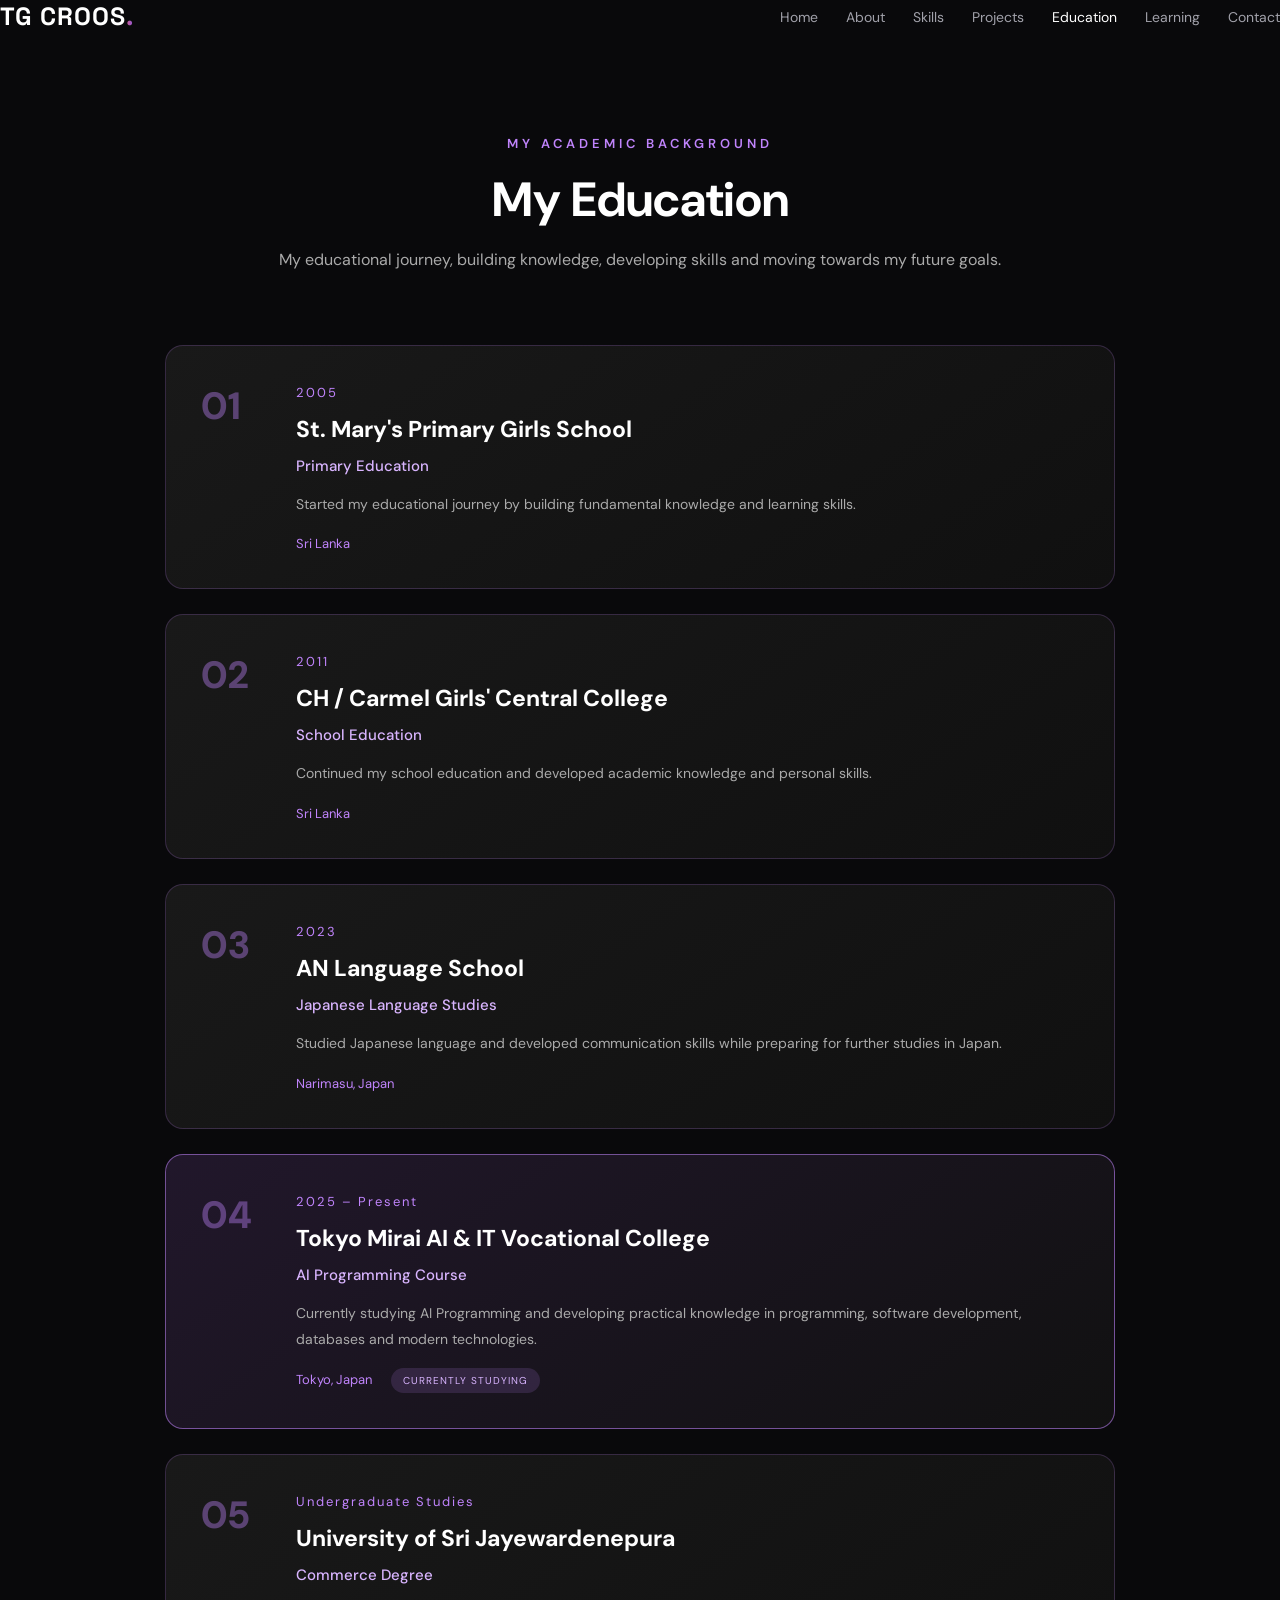
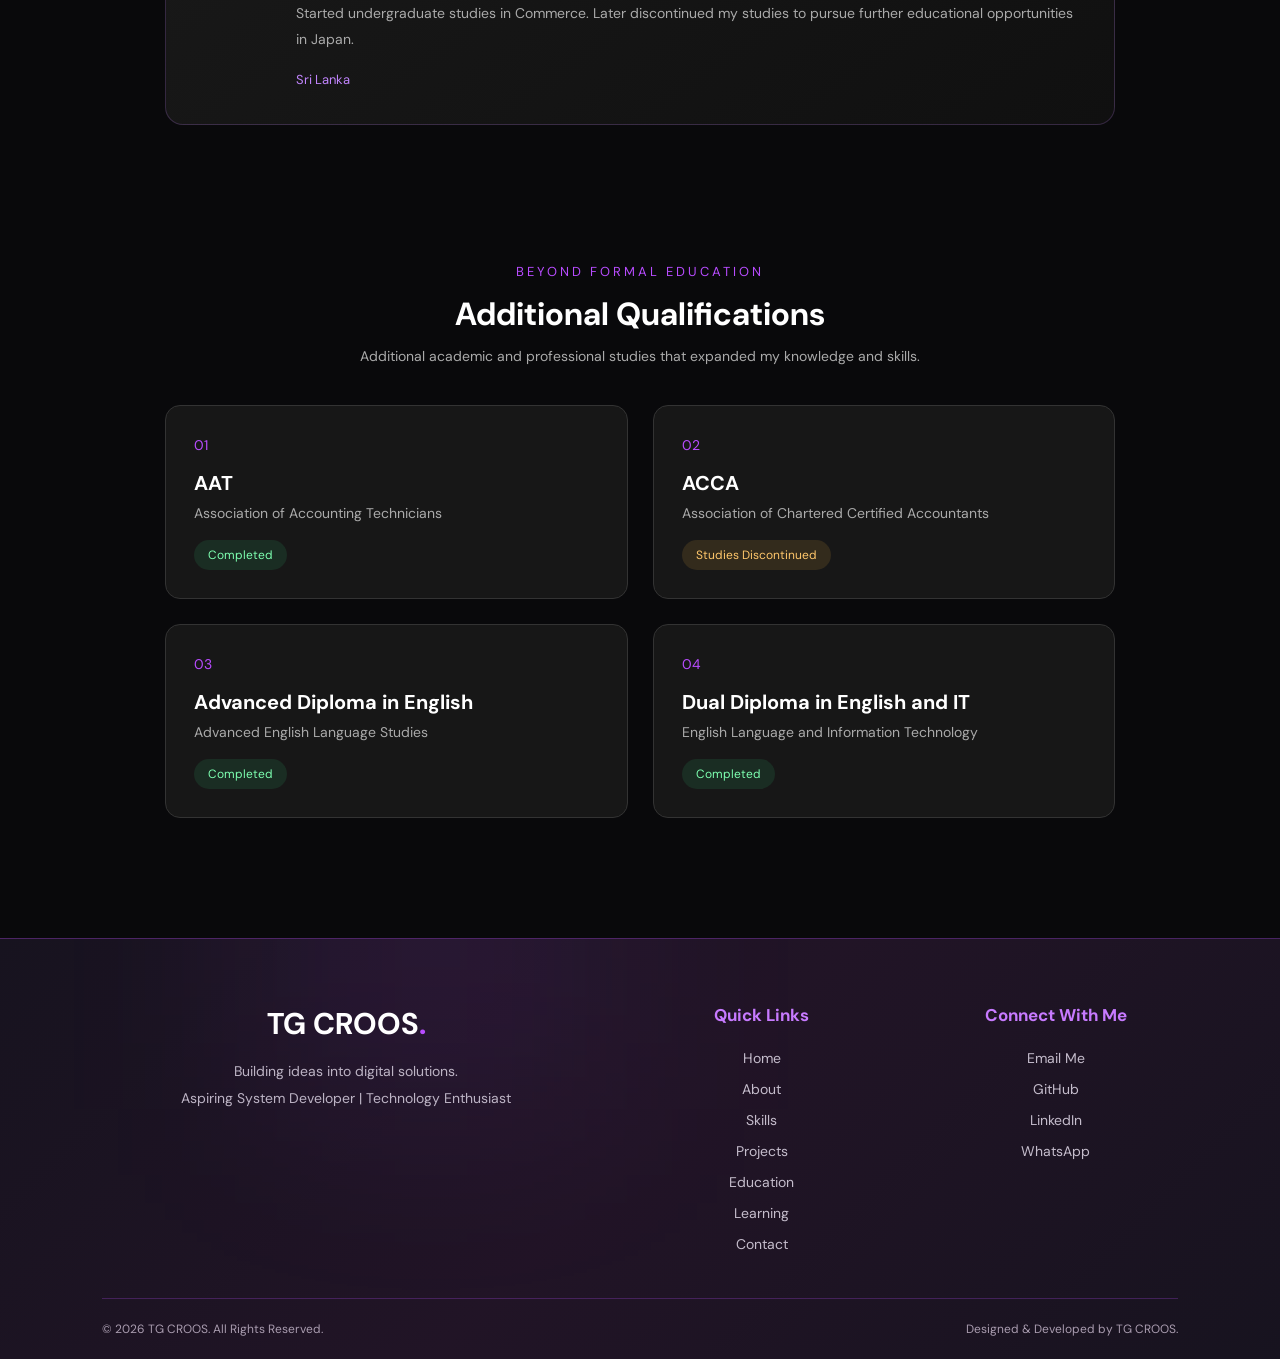
==== commit 11b4986f: "Update education.html" ====
--- a/education.html
+++ b/education.html
@@ -84,7 +84,7 @@
                 <div class="education-number">04</div>
                 <div class="education-info">
                     <span class="education-period">2025 – Present</span>
-                    <h2>Tokyo Mirai AI & IT Vocational Collage</h2>
+                    <h2>Tokyo Mirai AI & IT Vocational College</h2>
                     <h3>AI Programming Course</h3>
                     <p>
                         Currently studying AI Programming and developing
@@ -194,4 +194,5 @@
 </footer>
 
 </body>
-</html>+
+</html>
